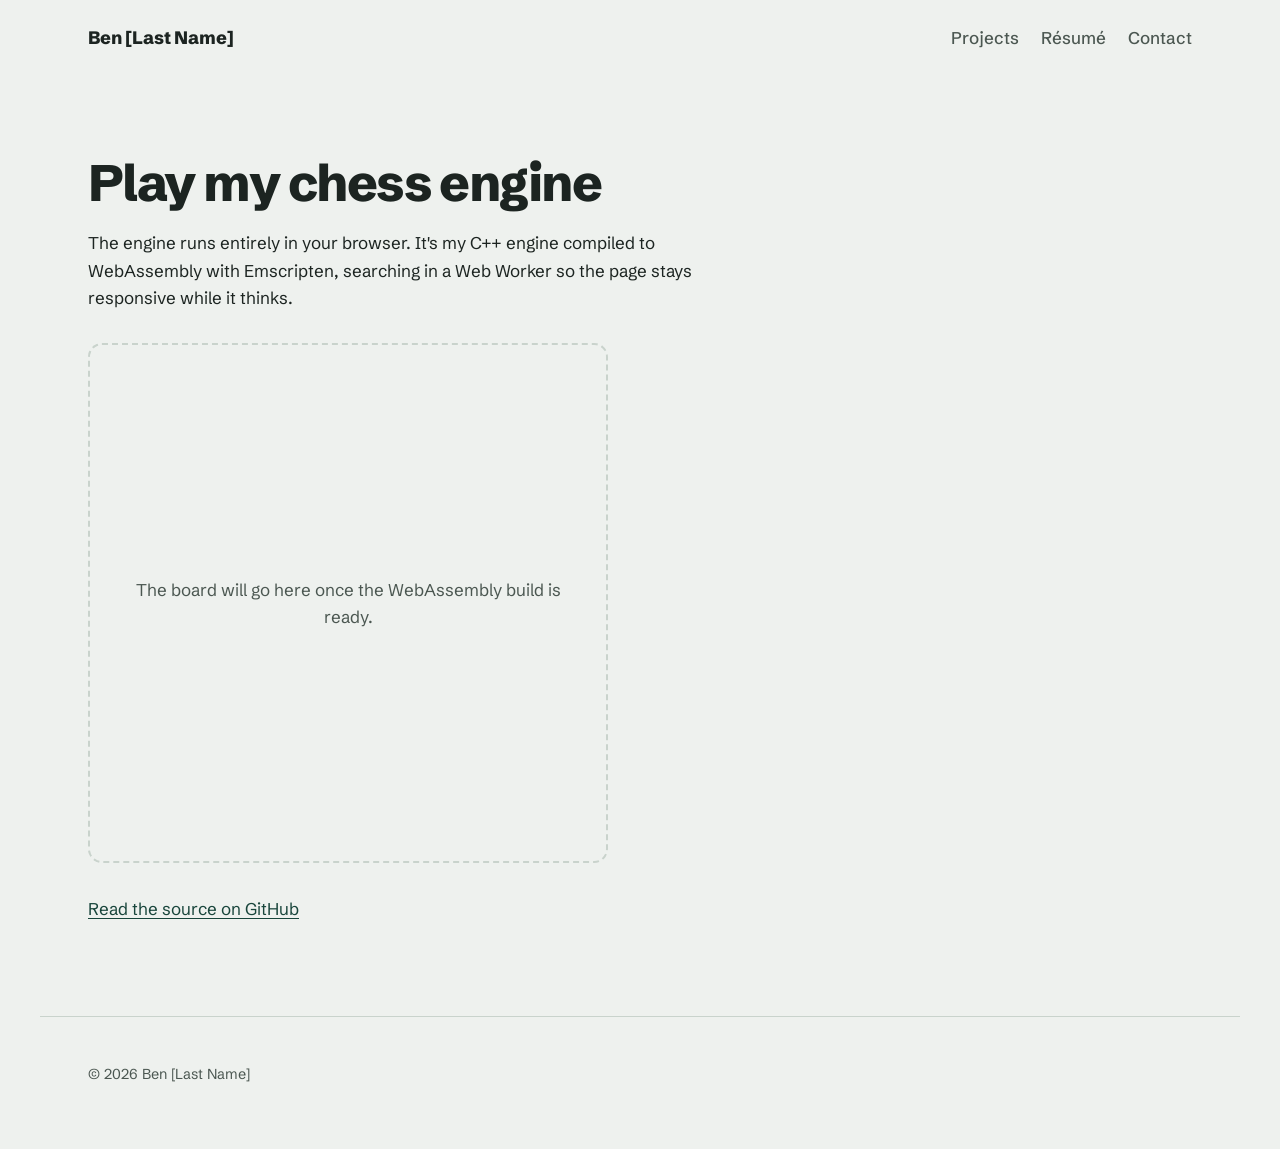
==== chess/index.html @ 30996ba8 "Initial site" ====
<!doctype html>
<html lang="en">
<head>
  <meta charset="utf-8">
  <meta name="viewport" content="width=device-width, initial-scale=1">
  <title>Play my chess engine | Ben [Last Name]</title>
  <link rel="icon" href="/assets/favicon.svg" type="image/svg+xml">
  <link rel="preconnect" href="https://fonts.googleapis.com">
  <link rel="preconnect" href="https://fonts.gstatic.com" crossorigin>
  <link href="https://fonts.googleapis.com/css2?family=Schibsted+Grotesk:wght@400;500;700;800&display=swap" rel="stylesheet">
  <link rel="stylesheet" href="/styles.css">
</head>
<body>
  <header class="site-header">
    <a class="wordmark" href="/">Ben [Last Name]</a>
    <nav aria-label="Main">
      <a href="/#projects">Projects</a>
      <a href="/resume.pdf">Résumé</a>
      <a href="/#contact">Contact</a>
    </nav>
  </header>

  <main class="page">
    <h1>Play my chess engine</h1>
    <p>
      The engine runs entirely in your browser. It's my C++ engine compiled to
      WebAssembly with Emscripten, searching in a Web Worker so the page stays
      responsive while it thinks.
    </p>

    <!-- Replace this block with your board UI once the WebAssembly build is ready. -->
    <div class="placeholder" id="game">
      The board will go here once the WebAssembly build is ready.
    </div>

    <p><a href="https://github.com/YOUR-USERNAME/chess-engine">Read the source on GitHub</a></p>
  </main>

  <footer class="site-footer">
    <p>© 2026 Ben [Last Name]</p>
  </footer>
</body>
</html>
---- styles.css ----
/* ---------- Tokens ---------- */
:root {
  --paper: #eef1ee;
  --paper-2: #e2e8e3;
  --ink: #1c2421;
  --ink-soft: #4b5751;
  --green: #18453b;       /* Spartan green */
  --green-lit: #2f7a62;
  --sq-light: #dfe6e0;
  --sq-dark: #b9c8bd;
  --bit-on: #18453b;
  --bit-on-text: #eef1ee;
  --rule: #c9d3cc;

  --font: "Schibsted Grotesk", system-ui, -apple-system, "Segoe UI", sans-serif;
  --measure: 66ch;
  --gutter: clamp(16px, 4vw, 48px);
  --radius-sm: 4px;
  --radius-lg: 14px;
}

@media (prefers-color-scheme: dark) {
  :root {
    --paper: #121a17;
    --paper-2: #1a2420;
    --ink: #e3e9e5;
    --ink-soft: #a6b3ac;
    --green: #6fb293;
    --green-lit: #8fd0b0;
    --sq-light: #24302b;
    --sq-dark: #1b2521;
    --bit-on: #6fb293;
    --bit-on-text: #0f1613;
    --rule: #2c3934;
  }
}

/* ---------- Base ---------- */
*, *::before, *::after { box-sizing: border-box; }

html { scroll-behavior: smooth; }
@media (prefers-reduced-motion: reduce) {
  html { scroll-behavior: auto; }
  * { transition: none !important; }
}

body {
  margin: 0;
  background: var(--paper);
  color: var(--ink);
  font-family: var(--font);
  font-size: 1.0625rem;
  line-height: 1.6;
  -webkit-font-smoothing: antialiased;
}

a { color: var(--green); text-underline-offset: 3px; }
a:hover { color: var(--green-lit); }
:focus-visible { outline: 3px solid var(--green-lit); outline-offset: 3px; border-radius: 2px; }

h1, h2, h3 { line-height: 1.15; margin: 0; }

.skip {
  position: absolute; left: -9999px; top: 8px;
  background: var(--ink); color: var(--paper); padding: 8px 12px;
}
.skip:focus { left: 8px; }

/* ---------- Header / footer ---------- */
.site-header {
  display: flex; flex-wrap: wrap; gap: 12px 32px;
  align-items: baseline; justify-content: space-between;
  padding: 24px var(--gutter);
  max-width: 1200px; margin: 0 auto;
}
.wordmark { font-weight: 800; font-size: 1.125rem; color: var(--ink); text-decoration: none; }
.site-header nav { display: flex; flex-wrap: wrap; gap: 4px 22px; }
.site-header nav a { color: var(--ink-soft); text-decoration: none; font-weight: 500; }
.site-header nav a:hover { color: var(--green); }

.site-footer {
  max-width: 1200px; margin: 0 auto;
  padding: 32px var(--gutter) 48px;
  color: var(--ink-soft); font-size: 0.9rem;
  border-top: 1px solid var(--rule);
}

/* ---------- Hero ---------- */
.hero {
  max-width: 1200px; margin: 0 auto;
  padding: clamp(32px, 7vw, 96px) var(--gutter) clamp(48px, 8vw, 112px);
  display: grid; gap: clamp(32px, 6vw, 80px);
  grid-template-columns: minmax(0, 1.1fr) minmax(0, 0.9fr);
  align-items: center;
}
.hero h1 {
  font-size: clamp(2.4rem, 6vw, 4.6rem);
  font-weight: 800;
  letter-spacing: -0.03em;
  max-width: 14ch;
}
.lede { font-size: 1.2rem; color: var(--ink-soft); max-width: 44ch; margin: 24px 0 32px; }
.hero-links, .feature-links, .contact-links {
  display: flex; flex-wrap: wrap; align-items: center; gap: 12px 24px; margin: 0;
}

.button {
  display: inline-block;
  background: var(--green); color: var(--paper);
  padding: 12px 20px; border-radius: var(--radius-sm);
  font-weight: 700; text-decoration: none;
}
.button:hover { background: var(--green-lit); color: var(--paper); }
.text-link { font-weight: 600; }

/* ---------- Bitboard figure ---------- */
.bitboard { margin: 0; }
.board {
  display: grid;
  grid-template-columns: repeat(8, 1fr);
  aspect-ratio: 1;
  width: 100%; max-width: 440px;
  border: 2px solid var(--ink);
  border-radius: var(--radius-sm);
  overflow: hidden;
}
.cell {
  appearance: none; border: 0; margin: 0; padding: 0;
  font: 600 clamp(0.7rem, 1.6vw, 0.95rem) var(--font);
  color: var(--ink-soft);
  background: var(--sq-light);
  cursor: pointer;
  display: grid; place-items: center;
  transition: background-color 120ms ease, color 120ms ease;
}
.cell.dark { background: var(--sq-dark); }
.cell.on { background: var(--bit-on); color: var(--bit-on-text); }
.cell.knight { background: var(--ink); color: var(--paper); font-size: clamp(1rem, 2.6vw, 1.5rem); }

.bitboard figcaption {
  display: grid; gap: 6px;
  max-width: 440px; margin-top: 16px;
  font-size: 0.95rem; color: var(--ink-soft);
}
.bb-sq { color: var(--ink); }
.bitboard code {
  font-family: ui-monospace, "SF Mono", Menlo, Consolas, monospace;
  font-size: 1rem; color: var(--green); word-break: break-all;
}

/* ---------- Sections ---------- */
.section {
  max-width: 1200px; margin: 0 auto;
  padding: clamp(48px, 7vw, 88px) var(--gutter);
  border-top: 1px solid var(--rule);
}
.section h2 { font-size: clamp(1.8rem, 3.6vw, 2.6rem); font-weight: 800; letter-spacing: -0.02em; margin-bottom: 32px; }
.section p { max-width: var(--measure); }

/* Featured project gets the weight; the rest are a quiet list. */
.feature {
  background: var(--paper-2);
  border-radius: var(--radius-lg);
  padding: clamp(24px, 4vw, 48px);
  margin-bottom: 48px;
}
.feature h3 { font-size: clamp(1.5rem, 3vw, 2rem); font-weight: 800; margin-bottom: 12px; }
.facts { padding-left: 1.2em; margin: 16px 0 28px; max-width: var(--measure); }
.facts li { margin: 4px 0; }

.project-list { list-style: none; padding: 0; margin: 0; }
.project-list li {
  display: grid;
  grid-template-columns: minmax(0, 1fr) minmax(0, 2fr);
  gap: 4px 32px;
  padding: 24px 0;
  border-top: 1px solid var(--rule);
}
.project-list h3 { font-size: 1.15rem; font-weight: 700; grid-row: span 2; }
.project-list p { margin: 0; }
.stack { color: var(--ink-soft); font-size: 0.95rem; }

.timeline { margin: 0 0 40px; }
.timeline > div {
  display: grid; grid-template-columns: 11rem minmax(0, 1fr);
  gap: 4px 32px; padding: 16px 0; border-top: 1px solid var(--rule);
}
.timeline dt { color: var(--ink-soft); font-weight: 500; }
.timeline dd { margin: 0; max-width: var(--measure); }
.subhead { font-size: 1.15rem; font-weight: 700; margin-bottom: 8px; }
.skills { margin: 0; }

.contact p:first-of-type { font-size: 1.2rem; margin: 0 0 24px; }

/* ---------- Simple inner pages (chess, 404) ---------- */
.page {
  max-width: 1200px; margin: 0 auto;
  padding: clamp(32px, 6vw, 80px) var(--gutter);
}
.page h1 { font-size: clamp(2rem, 5vw, 3.2rem); font-weight: 800; letter-spacing: -0.03em; margin-bottom: 16px; }
.page p { max-width: var(--measure); }
.placeholder {
  display: grid; place-items: center;
  aspect-ratio: 1; max-width: 520px; margin: 32px 0;
  border: 2px dashed var(--rule); border-radius: var(--radius-lg);
  color: var(--ink-soft); text-align: center; padding: 24px;
}

/* ---------- Mobile ---------- */
@media (max-width: 820px) {
  .hero { grid-template-columns: 1fr; }
  .board, .bitboard figcaption { max-width: 100%; }
  .project-list li, .timeline > div { grid-template-columns: 1fr; }
  .project-list h3 { grid-row: auto; }
}
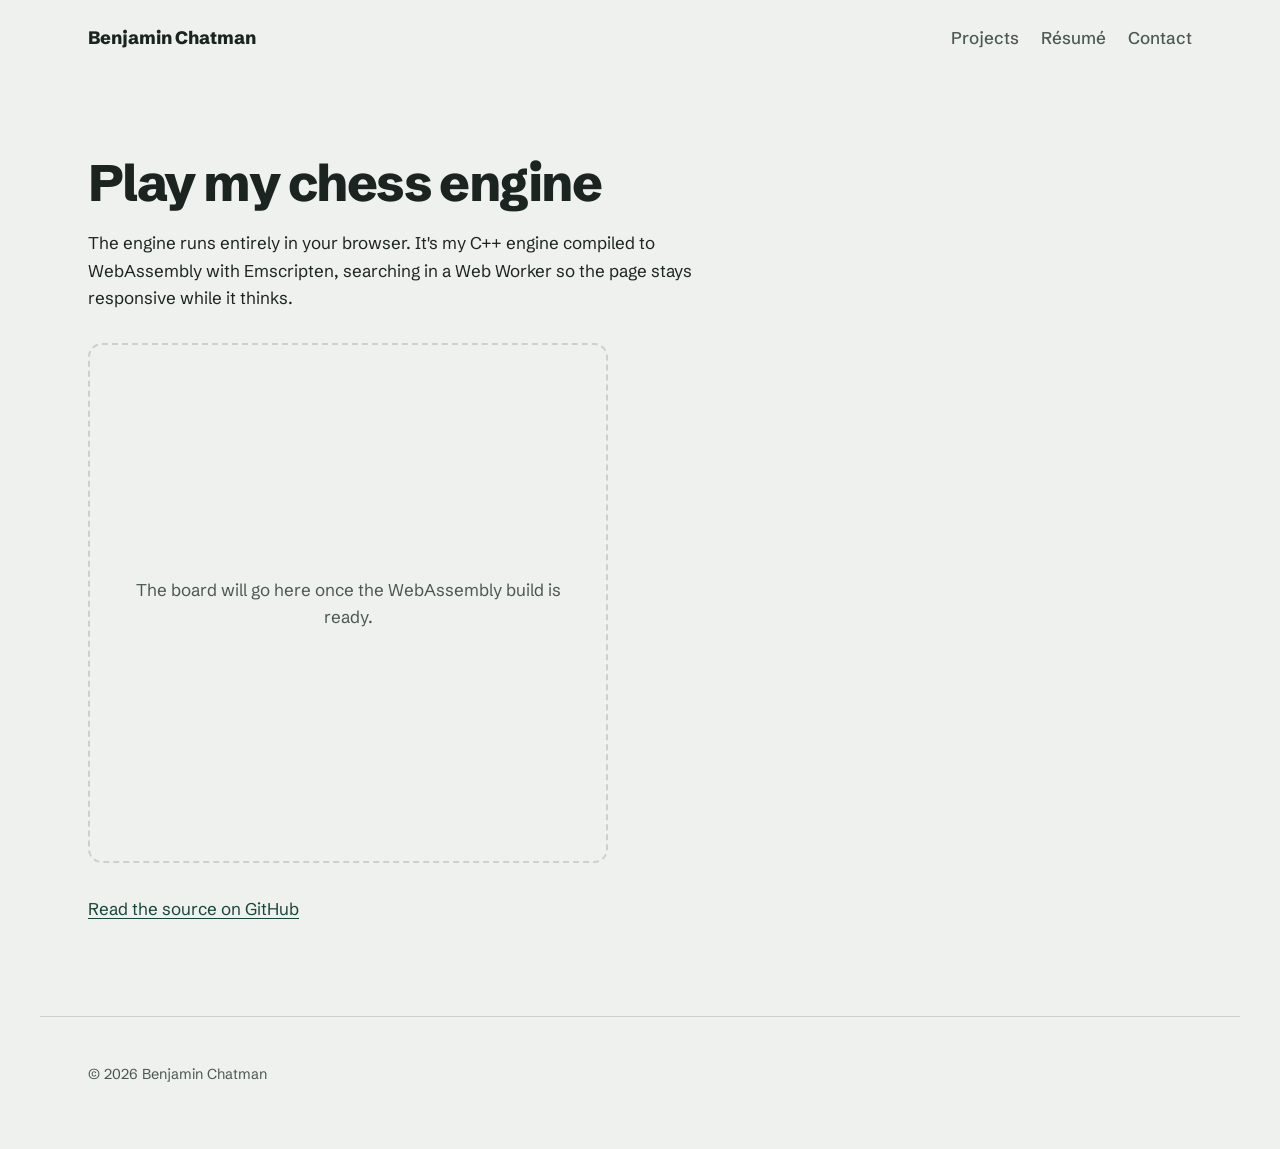
==== commit 471a6a26: "Added resume implementation." ====
--- a/chess/index.html
+++ b/chess/index.html
@@ -3,7 +3,7 @@
 <head>
   <meta charset="utf-8">
   <meta name="viewport" content="width=device-width, initial-scale=1">
-  <title>Play my chess engine | Ben [Last Name]</title>
+  <title>Play my chess engine | Benjamin Chatman</title>
   <link rel="icon" href="/assets/favicon.svg" type="image/svg+xml">
   <link rel="preconnect" href="https://fonts.googleapis.com">
   <link rel="preconnect" href="https://fonts.gstatic.com" crossorigin>
@@ -12,10 +12,10 @@
 </head>
 <body>
   <header class="site-header">
-    <a class="wordmark" href="/">Ben [Last Name]</a>
+    <a class="wordmark" href="/">Benjamin Chatman</a>
     <nav aria-label="Main">
       <a href="/#projects">Projects</a>
-      <a href="/resume.pdf">Résumé</a>
+      <a href="/Resume%20-%20Benjamin%20Chatman.pdf">Résumé</a>
       <a href="/#contact">Contact</a>
     </nav>
   </header>
@@ -33,11 +33,11 @@
       The board will go here once the WebAssembly build is ready.
     </div>
 
-    <p><a href="https://github.com/YOUR-USERNAME/chess-engine">Read the source on GitHub</a></p>
+    <p><a href="https://github.com/bennyjjumpin/chess-engine">Read the source on GitHub</a></p>
   </main>
 
   <footer class="site-footer">
-    <p>© 2026 Ben [Last Name]</p>
+    <p>© 2026 Benjamin Chatman</p>
   </footer>
 </body>
 </html>
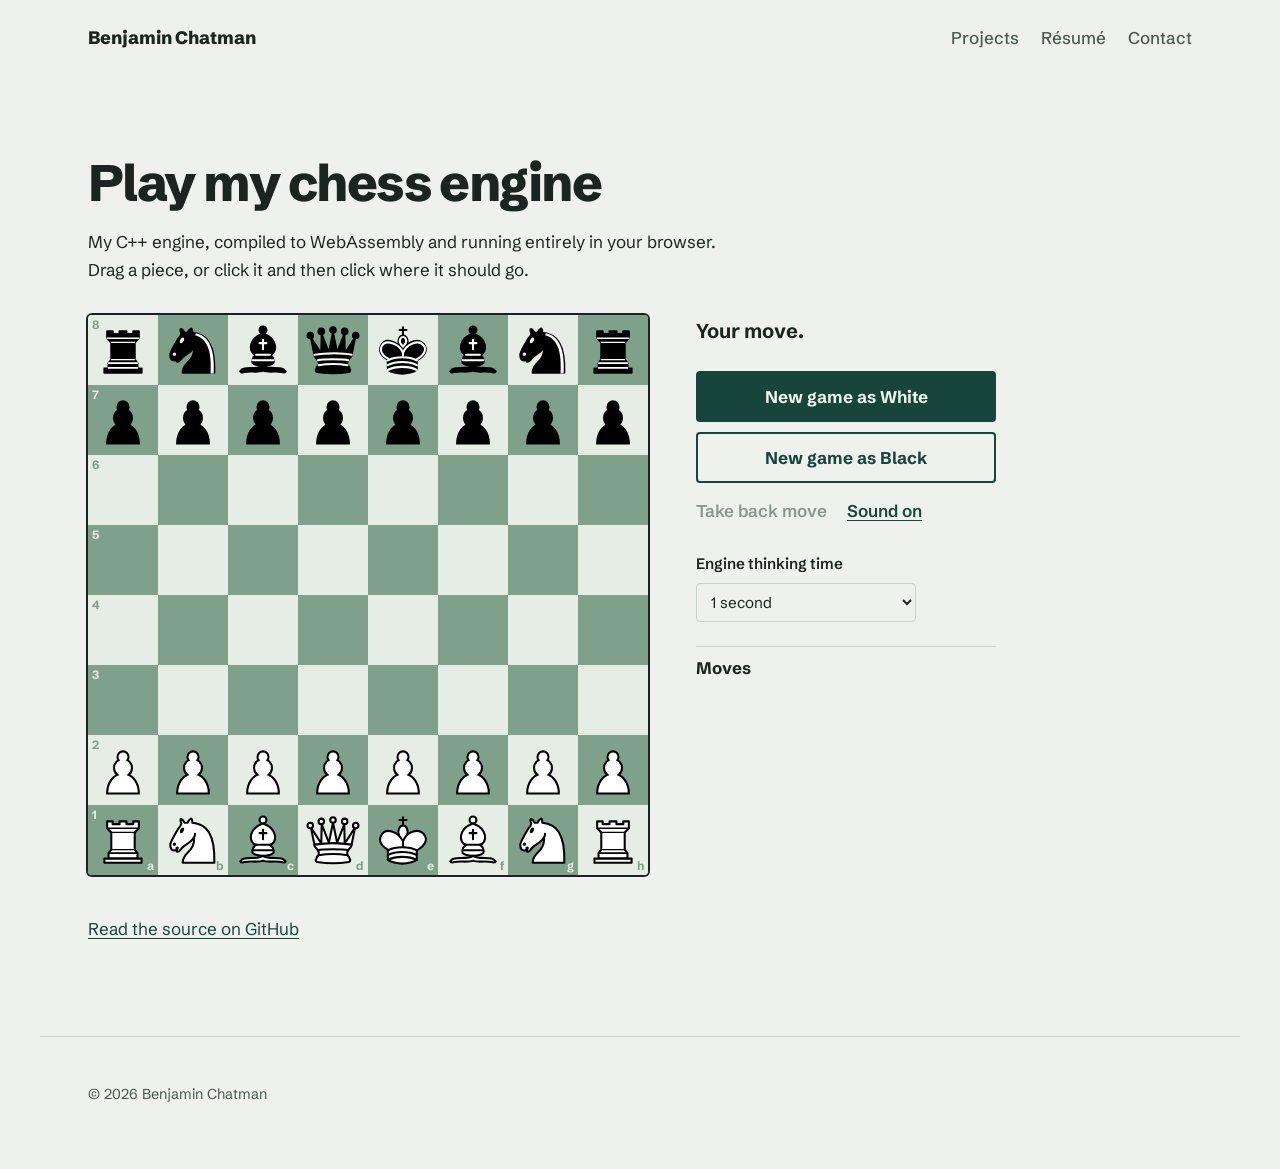
==== commit dd50dd33: "Added a playable chess engine page" ====
--- a/chess/index.html
+++ b/chess/index.html
@@ -3,41 +3,77 @@
 <head>
   <meta charset="utf-8">
   <meta name="viewport" content="width=device-width, initial-scale=1">
-  <title>Play my chess engine | Benjamin Chatman</title>
+  <title>Play my chess engine | Ben [Last Name]</title>
   <link rel="icon" href="/assets/favicon.svg" type="image/svg+xml">
   <link rel="preconnect" href="https://fonts.googleapis.com">
   <link rel="preconnect" href="https://fonts.gstatic.com" crossorigin>
   <link href="https://fonts.googleapis.com/css2?family=Schibsted+Grotesk:wght@400;500;700;800&display=swap" rel="stylesheet">
   <link rel="stylesheet" href="/styles.css">
+  <link rel="stylesheet" href="chess.css">
 </head>
 <body>
   <header class="site-header">
     <a class="wordmark" href="/">Benjamin Chatman</a>
     <nav aria-label="Main">
       <a href="/#projects">Projects</a>
-      <a href="/Resume%20-%20Benjamin%20Chatman.pdf">Résumé</a>
+      <a href="/resume.pdf">Résumé</a>
       <a href="/#contact">Contact</a>
     </nav>
   </header>
 
   <main class="page">
     <h1>Play my chess engine</h1>
-    <p>
-      The engine runs entirely in your browser. It's my C++ engine compiled to
-      WebAssembly with Emscripten, searching in a Web Worker so the page stays
-      responsive while it thinks.
+    <p class="intro">
+      My C++ engine, compiled to WebAssembly and running entirely in your
+      browser. Drag a piece, or click it and then click where it should go.
     </p>
 
-    <!-- Replace this block with your board UI once the WebAssembly build is ready. -->
-    <div class="placeholder" id="game">
-      The board will go here once the WebAssembly build is ready.
+    <div class="game">
+      <div class="board-wrap">
+        <div class="chessboard" id="board" role="grid" aria-label="Chessboard"></div>
+
+        <div class="promo" id="promo" hidden>
+          <p>Promote to</p>
+          <div class="promo-choices" id="promo-choices"></div>
+          <button type="button" class="text-button" id="promo-cancel">Cancel</button>
+        </div>
+      </div>
+
+      <aside class="panel" aria-label="Game controls">
+        <p class="status" id="status" aria-live="polite">Loading the engine…</p>
+
+        <div class="controls">
+          <button type="button" class="button" id="new-white">New game as White</button>
+          <button type="button" class="button button-secondary" id="new-black">New game as Black</button>
+          <div class="small-controls">
+            <button type="button" class="text-button" id="undo">Take back move</button>
+            <button type="button" class="text-button" id="sound" aria-pressed="true">Sound on</button>
+          </div>
+        </div>
+
+        <label class="think">
+          Engine thinking time
+          <select id="think-time">
+            <option value="250">0.25 seconds</option>
+            <option value="1000" selected>1 second</option>
+            <option value="3000">3 seconds</option>
+          </select>
+        </label>
+
+        <div class="moves">
+          <h2>Moves</h2>
+          <ol id="move-list"></ol>
+        </div>
+      </aside>
     </div>
 
-    <p><a href="https://github.com/bennyjjumpin/chess-engine">Read the source on GitHub</a></p>
+    <p class="source-link"><a href="https://github.com/bennyjjumpin/Chess-Engine">Read the source on GitHub</a></p>
   </main>
 
   <footer class="site-footer">
     <p>© 2026 Benjamin Chatman</p>
   </footer>
+
+  <script src="chess.js" defer></script>
 </body>
 </html>
--- a/chess/chess.css
+++ b/chess/chess.css
@@ -0,0 +1,235 @@
+/* Board page. Colors come from the tokens in /styles.css, so the board
+   follows the site's palette in both light and dark mode. */
+
+:root {
+  /* Board colors: greens from the site palette, kept the same in dark mode
+     so both white and black pieces stay easy to see on every square. */
+  --board-light: #e6ede4;
+  --board-dark: #7fa08a;
+  --hl-last: rgba(214, 219, 92, 0.55);
+  --hl-selected: rgba(24, 69, 59, 0.4);
+  --hl-target: rgba(24, 69, 59, 0.38);
+  --hl-check: rgba(214, 64, 52, 0.85);
+}
+
+.intro { margin: 0 0 32px; }
+
+.game {
+  display: grid;
+  grid-template-columns: minmax(0, 560px) minmax(0, 300px);
+  gap: clamp(24px, 4vw, 48px);
+  align-items: start;
+}
+
+/* ---------- Board ---------- */
+
+.board-wrap { position: relative; }
+
+/* Named "chessboard" because the homepage already uses .board for its demo. */
+.chessboard {
+  touch-action: none;            /* dragging a piece shouldn't scroll the page */
+  display: grid;
+  grid-template-columns: repeat(8, 1fr);
+  grid-template-rows: repeat(8, 1fr);
+  aspect-ratio: 1;
+  width: 100%;
+  border-radius: var(--radius-sm);
+  overflow: hidden;
+  box-shadow: 0 0 0 2px var(--ink);
+  user-select: none;
+  container-type: inline-size;   /* lets pieces size themselves from the board width */
+}
+
+.sq {
+  position: relative;
+  min-width: 0;
+  min-height: 0;
+  appearance: none;
+  border: 0;
+  padding: 0;
+  margin: 0;
+  display: grid;
+  place-items: center;
+  cursor: default;
+  font: inherit;
+}
+.sq.light { background: var(--board-light); }
+.sq.dark  { background: var(--board-dark); }
+.sq.movable { cursor: grab; }
+.sq.target, .sq.target-capture { cursor: pointer; }
+body.dragging, body.dragging .sq { cursor: grabbing; }
+
+/* The piece being dragged: its home square shows a faded copy. */
+.sq.drag-from img, .sq.drag-from .glyph { opacity: 0.3; }
+.drag-ghost {
+  position: fixed;
+  z-index: 1000;
+  pointer-events: none;
+  transform: translate(-50%, -50%);
+  display: grid;
+  place-items: center;
+}
+.drag-ghost img { width: 100%; height: 100%; }
+.drag-ghost .glyph { line-height: 1; }
+
+/* Highlights are drawn as overlays so they combine with either square color. */
+.sq::before {
+  content: "";
+  position: absolute;
+  inset: 0;
+  pointer-events: none;
+}
+.sq.last::before     { background: var(--hl-last); }
+.sq.selected::before { background: var(--hl-selected); }
+.sq.check::before    { background: radial-gradient(circle, var(--hl-check) 0%, transparent 72%); }
+
+/* Legal-move markers: a dot on empty squares, a ring around capturable pieces. */
+.sq.target::after,
+.sq.target-capture::after {
+  content: "";
+  position: absolute;
+  pointer-events: none;
+}
+.sq.target::after {
+  width: 30%;
+  height: 30%;
+  border-radius: 50%;
+  background: var(--hl-target);
+}
+.sq.target-capture::after {
+  inset: 4%;
+  border-radius: 50%;
+  border: 0.45em solid var(--hl-target);
+}
+
+/* Pieces are positioned over the square, so they can never stretch a row. */
+.sq img,
+.sq .glyph {
+  position: absolute;
+  inset: 6%;
+  width: 88%;
+  height: 88%;
+  pointer-events: none;
+}
+.sq .glyph {
+  display: grid;
+  place-items: center;
+  font-size: 10cqw;     /* 10% of the board's width */
+  line-height: 1;
+}
+.glyph-w { color: #fbfbf8; text-shadow: 0 0 2px #111, 0 0 1px #111; }
+.glyph-b { color: #161616; text-shadow: 0 0 2px rgba(255, 255, 255, 0.35); }
+
+.coord {
+  position: absolute;
+  font-size: clamp(0.55rem, 1.4vw, 0.75rem);
+  font-weight: 700;
+  line-height: 1;
+  pointer-events: none;
+}
+.sq.light .coord { color: var(--board-dark); }
+.sq.dark .coord  { color: var(--board-light); }
+.coord-rank { top: 4px; left: 4px; }
+.coord-file { bottom: 3px; right: 4px; }
+
+.sq:focus-visible { outline: 3px solid var(--green-lit); outline-offset: -3px; z-index: 1; }
+
+/* ---------- Promotion picker ---------- */
+
+.promo {
+  position: absolute;
+  inset: 0;
+  display: grid;
+  place-content: center;
+  justify-items: center;
+  gap: 12px;
+  background: color-mix(in srgb, var(--paper) 85%, transparent);
+  border-radius: var(--radius-sm);
+}
+.promo[hidden] { display: none; }
+.promo p { margin: 0; font-weight: 700; }
+.promo-choices { display: flex; gap: 8px; }
+.promo-choice {
+  width: clamp(56px, 12vw, 80px);
+  aspect-ratio: 1;
+  display: grid;
+  place-items: center;
+  border: 2px solid var(--rule);
+  border-radius: var(--radius-sm);
+  background: var(--board-light);
+  cursor: pointer;
+  padding: 0;
+}
+.promo-choice:hover { border-color: var(--green); }
+.promo-choice img { width: 85%; height: 85%; }
+.promo-choice .glyph { font-size: clamp(2.2rem, 8vw, 3.4rem); line-height: 1; }
+
+/* ---------- Side panel ---------- */
+
+.panel { display: grid; gap: 24px; }
+
+.status {
+  margin: 0;
+  font-size: 1.25rem;
+  font-weight: 700;
+  min-height: 1.6em;
+}
+.status-error { color: #b3362c; font-size: 1rem; }
+
+.controls { display: grid; gap: 10px; justify-items: start; }
+.small-controls { display: flex; flex-wrap: wrap; gap: 4px 20px; }
+.controls .button { width: 100%; text-align: center; border: 0; cursor: pointer; font: inherit; font-weight: 700; }
+.button-secondary {
+  background: transparent;
+  color: var(--green);
+  box-shadow: inset 0 0 0 2px var(--green);
+}
+.button-secondary:hover { background: var(--paper-2); color: var(--green); }
+.button:disabled { opacity: 0.5; cursor: not-allowed; }
+
+.text-button {
+  appearance: none;
+  background: none;
+  border: 0;
+  padding: 4px 0;
+  color: var(--green);
+  font: inherit;
+  font-weight: 600;
+  text-decoration: underline;
+  text-underline-offset: 3px;
+  cursor: pointer;
+}
+.text-button:disabled { color: var(--ink-soft); opacity: 0.6; cursor: not-allowed; text-decoration: none; }
+
+.think { display: grid; gap: 6px; font-weight: 600; font-size: 0.95rem; }
+.think select {
+  font: inherit;
+  font-weight: 400;
+  padding: 8px 10px;
+  border: 1px solid var(--rule);
+  border-radius: var(--radius-sm);
+  background: var(--paper);
+  color: var(--ink);
+  max-width: 220px;
+}
+
+.moves h2 { font-size: 1.05rem; font-weight: 700; margin: 0 0 8px; }
+.moves {
+  max-height: 260px;
+  overflow-y: auto;
+  border-top: 1px solid var(--rule);
+  padding-top: 12px;
+}
+.moves ol {
+  margin: 0;
+  padding-left: 2.2em;
+  font-variant-numeric: tabular-nums;
+  white-space: pre;
+}
+.moves li { padding: 1px 0; }
+
+.source-link { margin-top: 40px; }
+
+@media (max-width: 820px) {
+  .game { grid-template-columns: 1fr; }
+}
